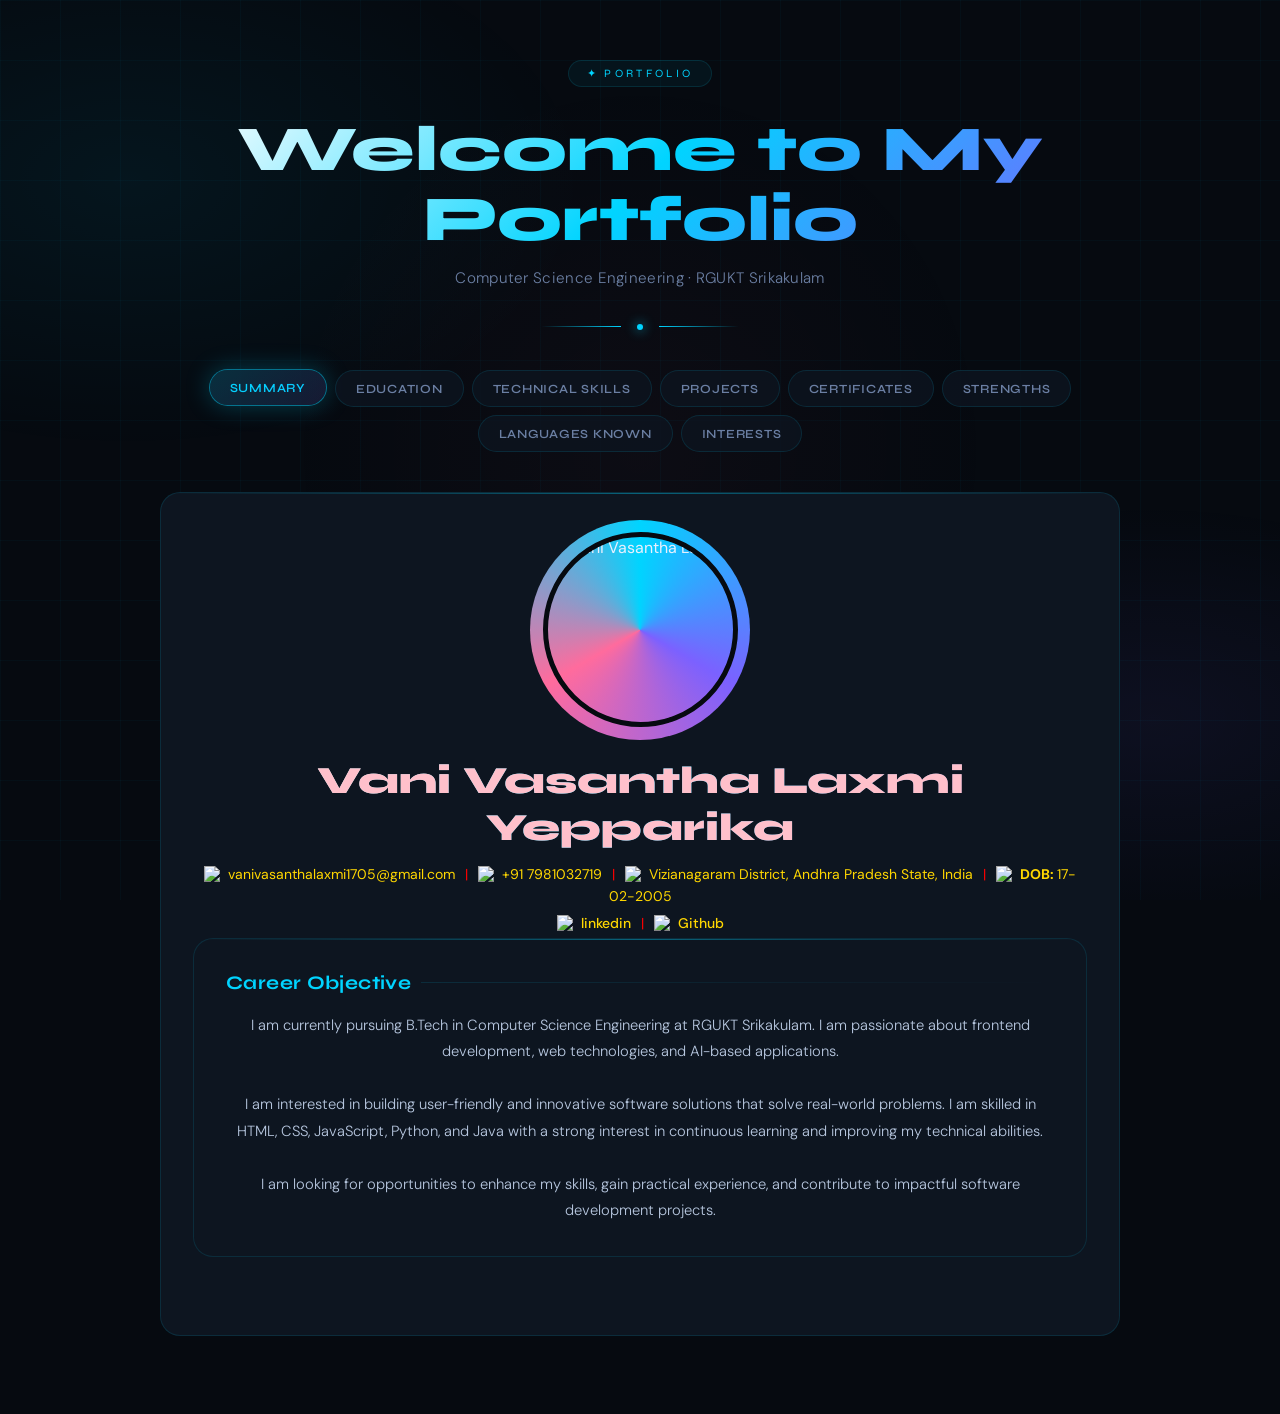
==== index.html @ 4e4d690c "Add files via upload" ====
<!DOCTYPE html>
<html lang="en">
<head>
<meta charset="UTF-8" />
<meta name="viewport" content="width=device-width, initial-scale=1.0" />
<title>Vani Vasantha Laxmi – Portfolio</title>
<link href="https://fonts.googleapis.com/css2?family=Syne:wght@400;600;700;800&family=DM+Sans:ital,wght@0,300;0,400;0,500;1,300&display=swap" rel="stylesheet">
<style>
  :root {
    --bg: #060a10;
    --surface: #0d1520;
    --surface2: #111d2e;
    --accent: #00d4ff;
    --accent2: #7b61ff;
    --accent3: #ff6b9d;
    --text: #e8f0fe;
    --muted: #6b7fa3;
    --border: rgba(0,212,255,0.12);
    --glow: 0 0 40px rgba(0,212,255,0.15);
  }

  * { margin: 0; padding: 0; box-sizing: border-box; }

  body {
    font-family: 'DM Sans', sans-serif;
    background: var(--bg);
    color: var(--text);
    min-height: 100vh;
    overflow-x: hidden;
  }

  body::before {
    content: '';
    position: fixed;
    inset: 0;
    background:
      radial-gradient(ellipse 60% 50% at 10% 20%, rgba(0,212,255,0.06) 0%, transparent 60%),
      radial-gradient(ellipse 50% 40% at 90% 80%, rgba(123,97,255,0.07) 0%, transparent 60%),
      radial-gradient(ellipse 40% 60% at 50% 50%, rgba(255,107,157,0.03) 0%, transparent 70%);
    pointer-events: none;
    z-index: 0;
  }

  body::after {
    content: '';
    position: fixed;
    inset: 0;
    background-image:
      linear-gradient(rgba(0,212,255,0.03) 1px, transparent 1px),
      linear-gradient(90deg, rgba(0,212,255,0.03) 1px, transparent 1px);
    background-size: 60px 60px;
    pointer-events: none;
    z-index: 0;
  }

  .wrapper {
    position: relative;
    z-index: 1;
    max-width: 1000px;
    margin: 0 auto;
    padding: 0 20px 60px;
  }

  /* ── HEADER ── */
  header {
    text-align: center;
    padding: 60px 20px 40px;
    position: relative;
  }

  .header-label {
    display: inline-block;
    font-family: 'Syne', sans-serif;
    font-size: 0.7rem;
    letter-spacing: 0.3em;
    color: var(--accent);
    text-transform: uppercase;
    border: 1px solid var(--border);
    padding: 6px 18px;
    border-radius: 50px;
    margin-bottom: 28px;
    background: rgba(0,212,255,0.05);
    animation: fadeDown 0.8s ease both;
  }

  header h1 {
    font-family: 'Syne', sans-serif;
    font-size: clamp(2.2rem, 6vw, 4rem);
    font-weight: 800;
    line-height: 1.1;
    animation: fadeDown 0.9s ease 0.1s both;
    background: linear-gradient(135deg, #ffffff 0%, var(--accent) 50%, var(--accent2) 100%);
    -webkit-background-clip: text;
    -webkit-text-fill-color: transparent;
    background-clip: text;
  }

  header p {
    color: var(--muted);
    font-size: 0.95rem;
    margin-top: 12px;
    animation: fadeDown 1s ease 0.2s both;
    font-weight: 300;
    letter-spacing: 0.02em;
  }

  .header-line {
    display: flex;
    align-items: center;
    justify-content: center;
    gap: 16px;
    margin-top: 36px;
    animation: fadeDown 1.1s ease 0.3s both;
  }

  .header-line::before,
  .header-line::after {
    content: '';
    height: 1px;
    width: 80px;
    background: linear-gradient(90deg, transparent, var(--accent));
  }
  .header-line::after { background: linear-gradient(90deg, var(--accent), transparent); }

  .header-dot {
    width: 6px; height: 6px;
    border-radius: 50%;
    background: var(--accent);
    box-shadow: 0 0 12px var(--accent);
  }

  /* ── NAV ── */
  nav {
    display: flex;
    flex-wrap: wrap;
    justify-content: center;
    gap: 8px;
    padding: 0 10px 40px;
    animation: fadeUp 1s ease 0.4s both;
  }

  nav button {
    font-family: 'Syne', sans-serif;
    font-size: 0.78rem;
    font-weight: 600;
    letter-spacing: 0.06em;
    text-transform: uppercase;
    padding: 10px 20px;
    border: 1px solid var(--border);
    background: rgba(13,21,32,0.8);
    color: var(--muted);
    border-radius: 50px;
    cursor: pointer;
    transition: all 0.3s ease;
    backdrop-filter: blur(10px);
    position: relative;
    overflow: hidden;
  }

  nav button::before {
    content: '';
    position: absolute;
    inset: 0;
    background: linear-gradient(135deg, rgba(0,212,255,0.15), rgba(123,97,255,0.1));
    opacity: 0;
    transition: opacity 0.3s ease;
    border-radius: 50px;
  }

  nav button:hover::before,
  nav button.active::before { opacity: 1; }

  nav button:hover,
  nav button.active {
    border-color: rgba(0,212,255,0.5);
    color: #fff;
    box-shadow: 0 0 20px rgba(0,212,255,0.2);
    transform: translateY(-1px);
  }

  nav button.active {
    color: var(--accent);
    box-shadow: 0 0 24px rgba(0,212,255,0.25);
  }

  /* ── SECTIONS ── */
  section {
    display: none;
    animation: sectionIn 0.5s ease both;
  }
  section.active { display: block; }

  @keyframes sectionIn {
    from { opacity: 0; transform: translateY(16px); }
    to   { opacity: 1; transform: translateY(0); }
  }

  /* ── CARD ── */
  .card {
    background: var(--surface);
    border: 1px solid var(--border);
    border-radius: 20px;
    padding: 32px;
    margin-bottom: 18px;
    position: relative;
    overflow: hidden;
    transition: border-color 0.3s ease, box-shadow 0.3s ease;
  }

  .card::before {
    content: '';
    position: absolute;
    top: 0; left: 0; right: 0;
    height: 1px;
    background: linear-gradient(90deg, transparent, rgba(0,212,255,0.4), transparent);
  }

  .card:hover {
    border-color: rgba(0,212,255,0.25);
    box-shadow: var(--glow);
  }

  /* ── PROFILE ── */
  .profile-top {
    display: flex;
    flex-direction: column;
    justify-content: center;
    align-items: center;
    text-align:center;
    gap: 22px;
    margin-bottom: 28px;
  }

  .avatar-ring { 
  position: relative; 
  width:210px;
  height:210px;
  display: flex;
  justify-content: center;
  align-items: center;
  flex-shrink: 0; }

  .avatar-ring::before {
    content: '';
    position: absolute;
    inset: -5px;
    border-radius: 50%;
    background: conic-gradient(from 0deg, var(--accent), var(--accent2), var(--accent3), var(--accent));
    animation: spin 4s linear infinite;
    z-index: 0;
  }

  .avatar-ring img {
    position: relative;
    z-index: 1;
    width: 195px;
    height: 195px;
    border-radius: 50%;
    border: 5px solid var(--bg);
    object-fit: cover;
    display: block;
  }

  @keyframes spin { to { transform: rotate(360deg); } }

  .profile-info h2 {
    font-family: 'Syne', sans-serif;
    font-size: 2.4rem;
    font-weight: 800;
    text-align:center;
    background: linear-gradient(135deg, #ffffff 10%, var(--accent) 50%,var(--accent3) 100% );
    -webkit-background-clip: text;
    -webkit-text-fill-color: pink;
    background-clip: text;
    margin-bottom: 12px;
  }

  .contact-row {
    display: flex;
    flex-wrap: wrap;
    gap: 8px 20px;
    font-size: 0.83rem;
    color: var(--muted);
    margin-bottom: 12px;
  }
  
  /* =========================
   CONTACT
========================= */

.contact{
    text-align:center;
    font-size:10.5pt;
    color: #FFD700;
    margin-bottom:4px;
    line-height:1.6;
}

.contact a{
    color: #FFD700;
    text-decoration:none;
    font-weight:500;
}

.contact-sep{
    color:red;
    margin:0 6px;
}

/* =========================
   ICONS
========================= */

img.icon{
    height:3em;
    width:auto;
    vertical-align:middle;
    margin-right:4px;
    position:relative;
    top:-1px;
}

  .badge-link {
    display: inline-flex;
    align-items: center;
    gap: 6px;
    padding: 6px 16px;
    border: 1px solid var(--border);
    border-radius: 50px;
    color: var(--accent);
    text-decoration: none;
    font-size: 0.8rem;
    font-weight: 500;
    transition: all 0.3s ease;
    background: rgba(0,212,255,0.05);
  }

  .badge-link:hover {
    background: rgba(0,212,255,0.15);
    border-color: var(--accent);
    box-shadow: 0 0 16px rgba(0,212,255,0.2);
    transform: translateY(-1px);
  }

  .section-title {
    font-family: 'Syne', sans-serif;
    font-size: 1.2rem;
    font-weight: 700;
    color: var(--accent);
    letter-spacing: 0.02em;
    margin-bottom: 18px;
    display: flex;
    align-items: center;
    gap: 10px;
  }

  .section-title::after {
    content: '';
    flex: 1;
    height: 1px;
    background: linear-gradient(90deg, var(--border), transparent);
  }

  .objective-text {
    font-size: 0.92rem;
    line-height: 1.8;
    color: #b8c8e0;
    font-weight: 300;
  }

  /* ── EDUCATION ── */
  .edu-item {
    padding: 18px 0;
    border-bottom: 1px solid var(--border);
    position: relative;
    padding-left: 20px;
  }

  .edu-item:last-child { border-bottom: none; }

  .edu-item::before {
    content: '';
    position: absolute;
    left: 0; top: 24px;
    width: 8px; height: 8px;
    border-radius: 50%;
    background: var(--accent);
    box-shadow: 0 0 10px var(--accent);
  }

  .edu-item h3 { font-family: 'Syne', sans-serif; font-size: 1rem; font-weight: 700; color: #fff; margin-bottom: 4px; }
  .edu-institution { font-size: 0.85rem; color: var(--accent2); margin-bottom: 6px; font-weight: 400; }
  .edu-meta { display: flex; gap: 20px; font-size: 0.8rem; color: var(--muted); }

  .cgpa-badge {
    background: rgba(0,212,255,0.1);
    border: 1px solid rgba(0,212,255,0.2);
    color: var(--accent);
    padding: 2px 10px;
    border-radius: 50px;
    font-size: 0.75rem;
    font-weight: 600;
  }

  /* ── SKILLS ── */
  .skill-group { margin-bottom: 20px; }
  .skill-group:last-child { margin-bottom: 0; }
  .skill-label { font-family: 'Syne', sans-serif; font-size: 0.75rem; font-weight: 700; letter-spacing: 0.1em; text-transform: uppercase; color: var(--muted); margin-bottom: 10px; }
  .skill-tags { display: flex; flex-wrap: wrap; gap: 8px; }

  .tag {
    padding: 6px 14px;
    border-radius: 8px;
    font-size: 0.82rem;
    font-weight: 500;
    border: 1px solid;
    transition: all 0.3s ease;
    cursor: default;
  }
  .tag:hover { transform: translateY(-2px); }
  .tag-cyan { background: rgba(0,212,255,0.08); border-color: rgba(0,212,255,0.25); color: #7ee8ff; }
  .tag-purple { background: rgba(123,97,255,0.08); border-color: rgba(123,97,255,0.25); color: #b39dff; }
  .tag-pink { background: rgba(255,107,157,0.08); border-color: rgba(255,107,157,0.25); color: #ffaac8; }
  .tag-green { background: rgba(52,211,153,0.08); border-color: rgba(52,211,153,0.25); color: #6ee7b7; }
  .tag-orange { background: rgba(251,146,60,0.08); border-color: rgba(251,146,60,0.25); color: #fdba74; }

  /* ── PROJECTS GRID ── */
  .projects-grid {
    display: grid;
    grid-template-columns: repeat(auto-fill, minmax(280px, 1fr));
    gap: 16px;
  }

  .project-card {
    background: var(--surface2);
    border: 1px solid var(--border);
    border-radius: 16px;
    padding: 22px;
    transition: all 0.3s ease;
    position: relative;
    overflow: hidden;
    display: flex;
    flex-direction: column;
  }

  .project-card::after {
    content: '';
    position: absolute;
    top: 0; left: 0;
    width: 3px; height: 100%;
    background: linear-gradient(180deg, var(--accent), var(--accent2));
    border-radius: 3px 0 0 3px;
  }

  .project-card:hover {
    border-color: rgba(0,212,255,0.3);
    transform: translateY(-4px);
    box-shadow: 0 12px 40px rgba(0,212,255,0.12);
  }

  .project-emoji {
    font-size: 2rem;
    margin-bottom: 12px;
    display: block;
  }

  .project-num {
    font-family: 'Syne', sans-serif;
    font-size: 0.62rem;
    font-weight: 700;
    letter-spacing: 0.2em;
    color: var(--accent);
    text-transform: uppercase;
    margin-bottom: 6px;
  }

  .project-title {
    font-family: 'Syne', sans-serif;
    font-size: 1rem;
    font-weight: 700;
    color: #fff;
    margin-bottom: 10px;
    line-height: 1.3;
  }

  .project-desc {
    font-size: 0.84rem;
    line-height: 1.7;
    color: #8fa3c0;
    font-weight: 300;
    flex: 1;
  }

  .project-tags {
    display: flex;
    flex-wrap: wrap;
    gap: 6px;
    margin-top: 14px;
  }

  .ptag {
    font-size: 0.7rem;
    padding: 3px 9px;
    border-radius: 20px;
    background: rgba(0,212,255,0.07);
    border: 1px solid rgba(0,212,255,0.15);
    color: var(--accent);
    font-weight: 500;
  }

  /* ── PROJECT LINK BUTTONS ── */
  .project-links {
    display: flex;
    gap: 8px;
    margin-top: 12px;
    flex-wrap: wrap;
  }

  .proj-btn {
    display: inline-flex;
    align-items: center;
    gap: 5px;
    font-size: 0.72rem;
    font-weight: 600;
    font-family: 'Syne', sans-serif;
    padding: 5px 13px;
    border-radius: 20px;
    text-decoration: none;
    transition: all 0.25s ease;
    letter-spacing: 0.03em;
  }

  .proj-btn-github {
    background: rgba(255,255,255,0.05);
    border: 1px solid rgba(255,255,255,0.15);
    color: #c8d8f0;
  }

  .proj-btn-github:hover {
    background: rgba(255,255,255,0.12);
    border-color: rgba(255,255,255,0.35);
    color: #fff;
    transform: translateY(-1px);
  }

  .proj-btn-demo {
    background: rgba(0,212,255,0.08);
    border: 1px solid rgba(0,212,255,0.25);
    color: var(--accent);
  }

  .proj-btn-demo:hover {
    background: rgba(0,212,255,0.18);
    border-color: rgba(0,212,255,0.5);
    box-shadow: 0 0 14px rgba(0,212,255,0.2);
    transform: translateY(-1px);
  }

  /* ── CERTIFICATES ── */
  .certs-grid {
    display: grid;
    grid-template-columns: repeat(auto-fill, minmax(260px, 1fr));
    gap: 16px;
  }

  .cert-card {
    background: var(--surface2);
    border: 1px solid var(--border);
    border-radius: 16px;
    overflow: hidden;
    transition: all 0.3s ease;
    cursor: pointer;
    position: relative;
  }

  .cert-card:hover {
    border-color: rgba(0,212,255,0.4);
    transform: translateY(-4px);
    box-shadow: 0 12px 40px rgba(0,212,255,0.15);
  }

  .cert-img-wrap {
    position: relative;
    width: 100%;
    height: 160px;
    overflow: hidden;
    background: linear-gradient(135deg, #0d1520, #111d2e);
  }

  .cert-img-wrap img {
    width: 100%;
    height: 100%;
    object-fit: cover;
    transition: transform 0.4s ease;
    display: block;
  }

  .cert-card:hover .cert-img-wrap img { transform: scale(1.06); }

  .cert-overlay {
    position: absolute;
    inset: 0;
    background: rgba(0,212,255,0.08);
    display: flex;
    align-items: center;
    justify-content: center;
    opacity: 0;
    transition: opacity 0.3s;
  }

  .cert-card:hover .cert-overlay { opacity: 1; }

  .cert-overlay span {
    background: var(--accent);
    color: #000;
    font-family: 'Syne', sans-serif;
    font-size: 0.75rem;
    font-weight: 700;
    padding: 8px 18px;
    border-radius: 50px;
    letter-spacing: 0.05em;
  }

  .cert-body {
    padding: 16px;
  }

  .cert-body h4 {
    font-family: 'Syne', sans-serif;
    font-size: 0.9rem;
    font-weight: 700;
    color: #fff;
    margin-bottom: 4px;
    line-height: 1.3;
  }

  .cert-provider {
    font-size: 0.76rem;
    color: var(--accent);
    margin-bottom: 10px;
    font-weight: 500;
  }

  .cert-view-btn {
    display: inline-flex;
    align-items: center;
    gap: 5px;
    font-size: 0.75rem;
    color: var(--accent2);
    text-decoration: none;
    font-weight: 500;
    transition: color 0.2s;
    border: 1px solid rgba(123,97,255,0.3);
    padding: 4px 12px;
    border-radius: 20px;
    background: rgba(123,97,255,0.07);
  }

  .cert-view-btn:hover { color: #fff; border-color: var(--accent2); background: rgba(123,97,255,0.18); }

  /* Cert placeholder (Google Drive thumbnail) */
  .cert-placeholder {
    width: 100%;
    height: 160px;
    display: flex;
    flex-direction: column;
    align-items: center;
    justify-content: center;
    background: linear-gradient(135deg, #0d1520, #1a2540);
    gap: 8px;
  }

  .cert-placeholder .cert-icon-big { font-size: 2.5rem; }
  .cert-placeholder .cert-label { font-size: 0.72rem; color: var(--muted); font-weight: 500; }

  /* ── LIGHTBOX ── */
  .lightbox {
    position: fixed;
    inset: 0;
    background: rgba(0,0,0,0.92);
    backdrop-filter: blur(10px);
    z-index: 1000;
    display: flex;
    align-items: center;
    justify-content: center;
    opacity: 0;
    pointer-events: none;
    transition: opacity 0.3s ease;
    padding: 20px;
  }

  .lightbox.open {
    opacity: 1;
    pointer-events: all;
  }

  .lightbox-content {
    position: relative;
    max-width: 90vw;
    max-height: 90vh;
    transform: scale(0.92);
    transition: transform 0.3s ease;
  }

  .lightbox.open .lightbox-content { transform: scale(1); }

  .lightbox-content iframe {
    width: min(800px, 85vw);
    height: min(600px, 80vh);
    border: none;
    border-radius: 12px;
    background: #fff;
  }

  .lightbox-close {
    position: absolute;
    top: -44px;
    right: 0;
    background: rgba(255,255,255,0.1);
    border: 1px solid rgba(255,255,255,0.2);
    color: #fff;
    width: 36px;
    height: 36px;
    border-radius: 50%;
    cursor: pointer;
    font-size: 1.1rem;
    display: flex;
    align-items: center;
    justify-content: center;
    transition: all 0.2s;
  }

  .lightbox-close:hover { background: rgba(255,255,255,0.2); }

  .lightbox-title {
    position: absolute;
    top: -44px;
    left: 0;
    color: rgba(255,255,255,0.8);
    font-family: 'Syne', sans-serif;
    font-size: 0.9rem;
    font-weight: 600;
    max-width: calc(100% - 50px);
    white-space: nowrap;
    overflow: hidden;
    text-overflow: ellipsis;
  }

  /* ── STRENGTHS ── */
  .strengths-grid {
    display: grid;
    grid-template-columns: repeat(auto-fit, minmax(180px, 1fr));
    gap: 14px;
  }

  .strength-card {
    background: var(--surface2);
    border: 1px solid var(--border);
    border-radius: 14px;
    padding: 20px;
    text-align: center;
    transition: all 0.3s ease;
  }

  .strength-card:hover {
    border-color: rgba(0,212,255,0.3);
    box-shadow: 0 0 20px rgba(0,212,255,0.1);
    transform: translateY(-3px);
  }

  .strength-icon { font-size: 1.8rem; margin-bottom: 8px; }
  .strength-name { font-family: 'Syne', sans-serif; font-size: 0.88rem; font-weight: 700; color: #d0e0f0; }

  /* ── LANGUAGES ── */
  .lang-item {
    display: flex;
    align-items: center;
    justify-content: space-between;
    padding: 16px 0;
    border-bottom: 1px solid var(--border);
  }
  .lang-item:last-child { border-bottom: none; }
  .lang-name { font-family: 'Syne', sans-serif; font-size: 1rem; font-weight: 700; color: #fff; }
  .lang-level { display: flex; align-items: center; gap: 10px; }
  .lang-dots { display: flex; gap: 5px; }
  .dot { width: 10px; height: 10px; border-radius: 50%; transition: all 0.3s ease; }
  .dot.filled { background: var(--accent); box-shadow: 0 0 8px var(--accent); }
  .dot.empty { background: rgba(0,212,255,0.15); }
  .lang-tag { font-size: 0.75rem; color: var(--accent2); background: rgba(123,97,255,0.1); border: 1px solid rgba(123,97,255,0.2); padding: 3px 10px; border-radius: 50px; font-weight: 500; }

  /* ── INTERESTS ── */
  .interests-grid {
    display: grid;
    grid-template-columns: repeat(auto-fit, minmax(200px, 1fr));
    gap: 14px;
  }

  .interest-card {
    background: var(--surface2);
    border: 1px solid var(--border);
    border-radius: 14px;
    padding: 20px 18px;
    transition: all 0.3s ease;
    position: relative;
    overflow: hidden;
  }

  .interest-card::before {
    content: '';
    position: absolute;
    inset: 0;
    background: linear-gradient(135deg, rgba(0,212,255,0.05), transparent);
    opacity: 0;
    transition: opacity 0.3s;
  }

  .interest-card:hover::before { opacity: 1; }
  .interest-card:hover {
    border-color: rgba(0,212,255,0.3);
    transform: translateY(-3px);
    box-shadow: 0 8px 30px rgba(0,212,255,0.1);
  }

  .interest-icon { font-size: 1.6rem; margin-bottom: 10px; }
  .interest-name { font-family: 'Syne', sans-serif; font-size: 0.9rem; font-weight: 700; color: #d0e0f0; line-height: 1.3; }

  /* ── ANIMATIONS ── */
  @keyframes fadeDown {
    from { opacity: 0; transform: translateY(-20px); }
    to   { opacity: 1; transform: translateY(0); }
  }

  @keyframes fadeUp {
    from { opacity: 0; transform: translateY(20px); }
    to   { opacity: 1; transform: translateY(0); }
  }

  /* ── RESPONSIVE ── */
  @media (max-width: 600px) {
    .profile-top { flex-direction: column; text-align: center; }
    .links-row { justify-content: center; }
    .contact-row { justify-content: center; }
    .card { padding: 22px 18px; }
  }
</style>
</head>
<body>

<div class="wrapper">
  <header>
    <div class="header-label">✦ Portfolio</div>
    <h1>Welcome to My Portfolio</h1>
    <p>Computer Science Engineering · RGUKT Srikakulam</p>
    <div class="header-line"><div class="header-dot"></div></div>
  </header>

  <nav>
    <button class="active" onclick="showSection('summary', this)">Summary</button>
    <button onclick="showSection('education', this)">Education</button>
    <button onclick="showSection('skills', this)">Technical Skills</button>
    <button onclick="showSection('projects', this)">Projects</button>
    <button onclick="showSection('certifications', this)">Certificates</button>
    <button onclick="showSection('strengths', this)">Strengths</button>
    <button onclick="showSection('languages', this)">Languages Known</button>
    <button onclick="showSection('interests', this)">Interests</button>
  </nav>

  <!-- ── SUMMARY ── -->
  <section id="summary" class="active">
    <div class="card">
      <div class="profile-top">
        <div class="avatar-ring">
          <img src="https://github.com/vani-1705/portfolio/blob/main/My%20images.jpg" alt="Vani Vasantha Laxmi" />
        </div>
        <div class="profile-info">
          <h2>Vani Vasantha Laxmi Yepparika</h2>
          <div class="contact">

        <img src="https://github.com/vani-1705/portfolio/blob/main/C-Email.png" class="icon">
        vanivasanthalaxmi1705@gmail.com

        <span class="contact-sep">|</span>

        <img src="https://github.com/vani-1705/portfolio/blob/main/C-phone.png" class="icon">
        +91 7981032719

        <span class="contact-sep">|</span>

        <img src="https://github.com/vani-1705/portfolio/blob/main/C-location.png" class="icon">
        Vizianagaram District, Andhra Pradesh State, India
        
        <span class="contact-sep">|</span>

        <img src="https://github.com/vani-1705/portfolio/blob/main/C-dob.png" class="icon">
        <b> DOB: </b> 17-02-2005

    </div>

    <div class="contact">

        <img src="https://github.com/vani-1705/portfolio/blob/main/C-linkedin.png" class="icon">

        <a href="https://linkedin.com/in/vani-vasantha-laxmi-yepparika-16023b286">
            linkedin
        </a>

        <span class="contact-sep">|</span>

        <img src="https://github.com/vani-1705/portfolio/blob/main/C-github.png" class="icon">

        <a href="https://github.com/vani-1705">
            Github
        </a>
    </div>

    <div class="card">
      <div class="section-title">Career Objective</div>
      <p class="objective-text">
        I am currently pursuing B.Tech in Computer Science Engineering at RGUKT Srikakulam.
        I am passionate about frontend development, web technologies, and AI-based applications.<br><br>
        I am interested in building user-friendly and innovative software solutions that solve real-world problems.
        I am skilled in HTML, CSS, JavaScript, Python, and Java with a strong interest in continuous learning and improving my technical abilities.<br><br>
        I am looking for opportunities to enhance my skills, gain practical experience, and contribute to impactful software development projects.
      </p>
    </div>
  </section>

  <!-- ── EDUCATION ── -->
  <section id="education">
    <div class="card">
      <div class="section-title">Education</div>

      <div class="edu-item">
        <h3>B.Tech – Computer Science Engineering</h3>
        <div class="edu-institution">Rajiv Gandhi University of Knowledge Technologies, Srikakulam</div>
        <div class="edu-meta">
          <span class="cgpa-badge">CGPA 7.99 (upto 5th sem)</span>
          <span>2023 – 2027</span>
        </div>
      </div>

      <div class="edu-item">
        <h3>PUC – MPC with IT</h3>
        <div class="edu-institution">Rajiv Gandhi University of Knowledge Technologies, Srikakulam</div>
        <div class="edu-meta">
          <span class="cgpa-badge">CGPA 7.88</span>
          <span>2021 – 2023</span>
        </div>
      </div>

      <div class="edu-item">
        <h3>SSC</h3>
        <div class="edu-institution">Sri Krishna Vidyaa Peet E.M High School, GPM</div>
        <div class="edu-meta">
          <span class="cgpa-badge">CGPA 9.7</span>
          <span>2020 – 2021</span>
        </div>
      </div>
    </div>
  </section>

  <!-- ── SKILLS ── -->
  <section id="skills">
    <div class="card">
      <div class="section-title">Technical Skills</div>

      <div class="skill-group">
        <div class="skill-label">Frontend</div>
        <div class="skill-tags">
          <span class="tag tag-cyan">HTML</span>
          <span class="tag tag-cyan">CSS</span>
          <span class="tag tag-cyan">JavaScript (Basics)</span>
        </div>
      </div>

      <div class="skill-group">
        <div class="skill-label">Programming Languages</div>
        <div class="skill-tags">
          <span class="tag tag-purple">Python</span>
          <span class="tag tag-purple">Java</span>
        </div>
      </div>

      <div class="skill-group">
        <div class="skill-label">Database</div>
        <div class="skill-tags">
          <span class="tag tag-green">MySQL (Basics)</span>
        </div>
      </div>

      <div class="skill-group">
        <div class="skill-label">Concepts</div>
        <div class="skill-tags">
          <span class="tag tag-pink">Frontend Development</span>
          <span class="tag tag-pink">Software Development</span>
          <span class="tag tag-pink">AI/ML Basics</span>
          <span class="tag tag-pink">Game Development</span>
        </div>
      </div>

      <div class="skill-group">
        <div class="skill-label">Tools</div>
        <div class="skill-tags">
          <span class="tag tag-orange">VS Code</span>
          <span class="tag tag-orange">Git (Basics)</span>
          <span class="tag tag-orange">Flutter</span>
          <span class="tag tag-orange">Tkinter</span>
        </div>
      </div>

      <div class="skill-group">
        <div class="skill-label">Soft Skills</div>
        <div class="skill-tags">
          <span class="tag tag-green">Communication</span>
          <span class="tag tag-green">Collaboration</span>
          <span class="tag tag-green">Problem-solving</span>
        </div>
      </div>
    </div>
  </section>

  <!-- ── PROJECTS ── -->
  <section id="projects">
    <div class="card">
      <div class="section-title">Projects</div>
      <div class="projects-grid">

        <div class="project-card">
          <span class="project-emoji">🌾</span>
          <div class="project-num">Project 01</div>
          <div class="project-title">Agriculture Price Forecasting of Crops</div>
          <p class="project-desc">ML-based system to forecast short-term crop prices using real AGMARK data with MSP-based analysis, market-specific insights, and a Flutter frontend for real-time forecasting. Random Forest model achieved R² of 0.949.</p>
          <div class="project-tags">
            <span class="ptag">Python</span>
            <span class="ptag">ML</span>
            <span class="ptag">Flutter</span>
            <span class="ptag">Random Forest</span>
          </div>
          <div class="project-links">
            <a href="https://github.com/Likhitha-Veeranki/Agriculture-Price-Forecasting-of-Crops" target="_blank" class="proj-btn proj-btn-github"> <b> 🔗Open in GitHub 🐱 </b> </a>
          </div>
        </div>

        <div class="project-card">
          <span class="project-emoji">🪪</span>
          <div class="project-num">Project 02</div>
          <div class="project-title">Company ID Card Generator</div>
          <p class="project-desc">Web app to generate professional company ID cards with live front & back preview, auto company logo fetch, QR code generation, multiple themes, and PNG/PDF export using html2canvas & jsPDF.</p>
          <div class="project-tags">
            <span class="ptag">HTML</span>
            <span class="ptag">CSS</span>
            <span class="ptag">JavaScript</span>
            <span class="ptag">QRCode.js</span>
          </div>
          <div class="project-links">
            <a href="https://github.com/vani-1705/Company-ID-CARD-Generator" target="_blank" class="proj-btn proj-btn-github"> <b> 🔗Open in GitHub 🐱 </b> </a>
            <a href="https://vercel.com/vani-projects/company-id-card-generator" target="_blank" class="proj-btn proj-btn-demo"> 🚀 Live Demo</a>
          </div>
        </div>

        <div class="project-card">
          <span class="project-emoji">🎤</span>
          <div class="project-num">Project 03</div>
          <div class="project-title">SmartSpeakTranslator (SST)</div>
          <p class="project-desc">AI-powered multilingual voice recognition & translation web app with real-time speech-to-text, Google Translate API, AI voice output, translation history, dark/light mode, and 16+ language support.</p>
          <div class="project-tags">
            <span class="ptag">JavaScript</span>
            <span class="ptag">Web Speech API</span>
            <span class="ptag">Google Translate</span>
          </div>
          <div class="project-links">
            <a href="https://github.com/vani-1705/Voice_Recognition-Translation" target="_blank" class="proj-btn proj-btn-github"> <b> 🔗Open in GitHub 🐱 </b> </a>
            <a href="https://voice-recognition-translation.vercel.app/" target="_blank" class="proj-btn proj-btn-demo"> 🚀 Live Demo</a>
          </div>
        </div>

        <div class="project-card">
          <span class="project-emoji">🐍</span>
          <div class="project-num">Project 04</div>
          <div class="project-title">Snake Game Pro</div>
          <p class="project-desc">Modern snake game with multiple food types, lives system, pause/resume, wall-pass feature, speed & volume settings, mobile touch controls, and background music using HTML, CSS & JavaScript.</p>
          <div class="project-tags">
            <span class="ptag">HTML</span>
            <span class="ptag">CSS</span>
            <span class="ptag">JavaScript</span>
            <span class="ptag">Audio API</span>
          </div>
          <div class="project-links">
            <a href="https://github.com/vani-1705/SnakeGame" target="_blank" class="proj-btn proj-btn-github"> <b> 🔗Open in GitHub 🐱 </b> </a>
            <a href="https://snake-game-topaz-chi.vercel.app/" target="_blank" class="proj-btn proj-btn-demo"> 🚀 Live Demo</a>
          </div>
        </div>

        <div class="project-card">
          <span class="project-emoji">📄</span>
          <div class="project-num">Project 05</div>
          <div class="project-title">Resume Creator</div>
          <p class="project-desc">Browser-based resume builder with live preview, multiple templates, font & color customization, dynamic add/remove sections, profile photo upload, and PDF download using jsPDF.</p>
          <div class="project-tags">
            <span class="ptag">HTML</span>
            <span class="ptag">CSS</span>
            <span class="ptag">JavaScript</span>
            <span class="ptag">jsPDF</span>
          </div>
          <div class="project-links">
            <a href="https://github.com/vani-1705/ResumeCreator" target="_blank" class="proj-btn proj-btn-github"> <b> 🔗Open in GitHub 🐱 </b> </a>
            <a href="https://resume-creator-ecru.vercel.app/" target="_blank" class="proj-btn proj-btn-demo"> 🚀 Live Demo</a>
          </div>
        </div>

        <div class="project-card">
          <span class="project-emoji">💀</span>
          <div class="project-num">Project 06</div>
          <div class="project-title">SYS BREACH – Hacking Simulation</div>
          <p class="project-desc">Cinematic fake hacking simulation with Matrix rain background, animated terminal logs, popup social media windows, red alert effects, cyberpunk HUD interface, and real-time counters. Visual only — no real hacking.</p>
          <div class="project-tags">
            <span class="ptag">HTML</span>
            <span class="ptag">Canvas API</span>
            <span class="ptag">CSS Animations</span>
          </div>
          <div class="project-links">
            <a href="https://github.com/vani-1705/Fake-Hackingscreen" target="_blank" class="proj-btn proj-btn-github"> <b> 🔗Open in GitHub 🐱 </b></a>
            <a href="https://fake-hackingscreen.vercel.app/" target="_blank" class="proj-btn proj-btn-demo"> 🚀 Live Demo</a>
          </div>
        </div>

        <div class="project-card">
          <span class="project-emoji">🖥️</span>
          <div class="project-num">Project 07</div>
          <div class="project-title">Terminal Calculator – Hacker Edition</div>
          <p class="project-desc">Hacker-style terminal calculator with CRT effects, advanced math functions (trig, log, sqrt), keyboard shortcuts, command history navigation, and animated boot sequence.</p>
          <div class="project-tags">
            <span class="ptag">HTML</span>
            <span class="ptag">CSS</span>
            <span class="ptag">JavaScript</span>
          </div>
          <div class="project-links">
            <a href="https://github.com/vani-1705/Terminal-basedCalculator" target="_blank" class="proj-btn proj-btn-github"> <b> 🔗Open in GitHub 🐱 </b></a>
            <a href="https://terminal-based-calculator.vercel.app/" target="_blank" class="proj-btn proj-btn-demo"> 🚀 Live Demo</a>
          </div>
        </div>

        <div class="project-card">
          <span class="project-emoji">👥</span>
          <div class="project-num">Project 08</div>
          <div class="project-title">HR Dashboard – Employee Management</div>
          <p class="project-desc">Full-featured HR management dashboard with CRUD operations, live search, department/status filters, sorting, pagination, stats cards, CSV export, modal forms, and toast notifications.</p>
          <div class="project-tags">
            <span class="ptag">HTML</span>
            <span class="ptag">CSS</span>
            <span class="ptag">JavaScript</span>
          </div>
          <div class="project-links">
            <a href="https://github.com/vani-1705/Emp-details" target="_blank" class="proj-btn proj-btn-github"> <b> 🔗Open in GitHub 🐱 </b></a>
            <a href="https://emp-details-sepia.vercel.app/" target="_blank" class="proj-btn proj-btn-demo"> 🚀 Live Demo</a>
          </div>
        </div>

        <div class="project-card">
          <span class="project-emoji">🧱</span>
          <div class="project-num">Project 09</div>
          <div class="project-title">Brick Breaker – Ultimate Edition</div>
          <p class="project-desc">Advanced arcade Brick Breaker game in Python Tkinter with multiple levels, power-ups (wide paddle, multi-ball), score tracking, neon UI, increasing difficulty, and smooth animations.</p>
          <div class="project-tags">
            <span class="ptag">Python</span>
            <span class="ptag">Tkinter</span>
            <span class="ptag">Game Dev</span>
          </div>
          <div class="project-links">
            <a href="https://github.com/vani-1705/BrickBreakerGame" target="_blank" class="proj-btn proj-btn-github"> <b> 🔗Open in GitHub 🐱 </b></a>
          </div>
        </div>

        <div class="project-card">
          <span class="project-emoji">❌⭕</span>
          <div class="project-num">Project 10</div>
          <div class="project-title">Tic Tac Toe – Ultimate Edition</div>
          <p class="project-desc">Modern Tic Tac Toe with AI opponent (smart blocking & winning logic), two-player mode, dark/light themes, live score tracking, hover animations, and winner highlight effects in Python Tkinter.</p>
          <div class="project-tags">
            <span class="ptag">Python</span>
            <span class="ptag">Tkinter</span>
            <span class="ptag">AI Logic</span>
          </div>
          <div class="project-links">
            <a href="https://github.com/vani-1705/TicTacToe" target="_blank" class="proj-btn proj-btn-github"> <b> 🔗Open in GitHub 🐱 </b></a>
          </div>
        </div>

        <div class="project-card">
          <span class="project-emoji">🚗</span>
          <div class="project-num">Project 11</div>
          <div class="project-title">Car Racing Game – Ultimate Edition</div>
          <p class="project-desc">Endless arcade car racing game in Python Tkinter with 3 difficulty levels, power-ups (shield, slow motion, bonus score), day/night themes, high score saving, and ~60 FPS smooth gameplay.</p>
          <div class="project-tags">
            <span class="ptag">Python</span>
            <span class="ptag">Tkinter</span>
            <span class="ptag">JSON</span>
          </div>
          <div class="project-links">
            <a href="https://github.com/vani-1705/CarRacingGame" target="_blank" class="proj-btn proj-btn-github"> <b> 🔗Open in GitHub 🐱 </b> </a>
          </div>
        </div>

      </div>
    </div>
  </section>

  <!-- ── CERTIFICATIONS ── -->
  <section id="certifications">
    <div class="card">
      <div class="section-title">Certifications</div>
      <div class="certs-grid">

        <div class="cert-card" onclick="openLightbox('https://drive.google.com/file/d/1SalDduaYlJs6NXx1YMsUNo_LOq1zuo8G/view?usp=drivesdk', 'Build Your First HTML Web Page – Microsoft')">
          <div class="cert-img-wrap">
            <div class="cert-placeholder">
              <span class="cert-icon-big">🌐 </span>
              <span class="cert-label">Click to view certificate</span>
            </div>
            <div class="cert-overlay"><span>👁 View Full</span></div>
          </div>
          <div class="cert-body">
            <h4> Build Your First HTML Web Page</h4>
            <div class="cert-provider">Microsoft</div>
            <a href="https://drive.google.com/file/d/1SalDduaYlJs6NXx1YMsUNo_LOq1zuo8G/view?usp=drivesdk" target="_blank" class="cert-view-btn" onclick="event.stopPropagation()">🔗 Open in Drive</a>
          </div>
        </div>

        <div class="cert-card" onclick="openLightbox('https://drive.google.com/file/d/1ReyHzYRfW7VjKqkR62q15SPlyHA5520b/view?usp=drivesdk', 'Use CSS to Style Your HTML Page – Microsoft')">
          <div class="cert-img-wrap">
            <div class="cert-placeholder">
              <span class="cert-icon-big">🎨</span>
              <span class="cert-label">Click to view certificate</span>
            </div>
            <div class="cert-overlay"><span>👁 View Full</span></div>
          </div>
          <div class="cert-body">
            <h4>Use CSS to Style Your HTML Page</h4>
            <div class="cert-provider">Microsoft</div>
            <a href="https://drive.google.com/file/d/1ReyHzYRfW7VjKqkR62q15SPlyHA5520b/view?usp=drivesdk" target="_blank" class="cert-view-btn" onclick="event.stopPropagation()">🔗 Open in Drive</a>
          </div>
        </div>

        <div class="cert-card" onclick="openLightbox('https://drive.google.com/file/d/1xna_Dvy5HSTvZYJnPA0j68UE3jidgxrL/view?usp=drivesdk', 'Cloud Computing – NPTEL')">
          <div class="cert-img-wrap">
            <div class="cert-placeholder">
              <span class="cert-icon-big">☁️</span>
              <span class="cert-label">Click to view certificate</span>
            </div>
            <div class="cert-overlay"><span>👁 View Full</span></div>
          </div>
          <div class="cert-body">
            <h4>Cloud Computing</h4>
            <div class="cert-provider">NPTEL</div>
            <a href="https://drive.google.com/file/d/1xna_Dvy5HSTvZYJnPA0j68UE3jidgxrL/view?usp=drivesdk" target="_blank" class="cert-view-btn" onclick="event.stopPropagation()">🔗 Open in Drive</a>
          </div>
        </div>
        
         <div class="cert-card" onclick="openLightbox('https://drive.google.com/file/d/1-YV4p_3J5QBYinswWCulWLtnbTF4d4Ty/view?usp=drivesdk', 'Introduction To Information Retrieval – NPTEL')">
          <div class="cert-img-wrap">
            <div class="cert-placeholder">
              <span class="cert-icon-big">📚 </span>
              <span class="cert-label">Click to view certificate</span>
            </div>
            <div class="cert-overlay"><span>👁 View Full</span></div>
          </div>
          <div class="cert-body">
            <h4>Introduction To Information Retrieval </h4>
            <div class="cert-provider">NPTEL</div>
            <a href="https://drive.google.com/file/d/1-YV4p_3J5QBYinswWCulWLtnbTF4d4Ty/view?usp=drivesdk" target="_blank" class="cert-view-btn" onclick="event.stopPropagation()">🔗 Open in Drive</a>
          </div>
        </div>

        <div class="cert-card" onclick="openLightbox('https://drive.google.com/file/d/1-YV4p_3J5QBYinswWCulWLtnbTF4d4Ty/view?usp=drivesdk', 'Learn The Basics Of Web Accessibility ')">
          <div class="cert-img-wrap">
            <div class="cert-placeholder">
              <span class="cert-icon-big"> 💻 </span>
              <span class="cert-label">Click to view certificate</span>
            </div>
            <div class="cert-overlay"><span>👁 View Full</span></div>
          </div>
          <div class="cert-body">
            <h4> Learn The Basics Of Web Accessibility </h4>
            <div class="cert-provider"> Microsoft </div>
            <a href="https://drive.google.com/file/d/1-YV4p_3J5QBYinswWCulWLtnbTF4d4Ty/view?usp=drivesdk" target="_blank" class="cert-view-btn" onclick="event.stopPropagation()">🔗 Open in Drive</a>
          </div>
        </div>

        <div class="cert-card" onclick="openLightbox('https://drive.google.com/file/d/1LCnlvaDan_DShVGCvO2T4d0fliRAARci/view?usp=drivesdk', 'Certificate 5')">
          <div class="cert-img-wrap">
            <div class="cert-placeholder">
              <span class="cert-icon-big">🎖️</span>
              <span class="cert-label">Click to view certificate</span>
            </div>
            <div class="cert-overlay"><span>👁 View Full</span></div>
          </div>
          <div class="cert-body">
            <h4>Aviskandhara Certificate</h4>
            <div class="cert-provider"> Govt-Enterpuner</div>
            <a href="https://drive.google.com/file/d/1LCnlvaDan_DShVGCvO2T4d0fliRAARci/view?usp=drivesdk" target="_blank" class="cert-view-btn" onclick="event.stopPropagation()">🔗 Open in Drive</a>
          </div>
        </div>

      </div>
    </div>
  </section>

  <!-- ── STRENGTHS ── -->
  <section id="strengths">
    <div class="card">
      <div class="section-title">Strengths</div>
      <div class="strengths-grid">
        <div class="strength-card">
          <div class="strength-icon">🧩</div>
          <div class="strength-name">Problem Solving</div>
        </div>
        <div class="strength-card">
          <div class="strength-icon">🧠</div>
          <div class="strength-name">Quick Learning</div>
        </div>
        <div class="strength-card">
          <div class="strength-icon">👥</div>
          <div class="strength-name">Team Collaboration</div>
        </div>
        <div class="strength-card">
          <div class="strength-icon">🤝</div>
          <div class="strength-name">Adaptability</div>
        </div>
      </div>
    </div>
  </section>

  <!-- ── LANGUAGES ── -->
  <section id="languages">
    <div class="card">
      <div class="section-title">Languages Known</div>

      <div class="lang-item">
        <div class="lang-name">English</div>
        <div class="lang-level">
          <div class="lang-dots">
            <div class="dot filled"></div>
            <div class="dot filled"></div>
            <div class="dot filled"></div>
            <div class="dot filled"></div>
            <div class="dot empty"></div>
          </div>
          <span class="lang-tag">Proficient</span>
        </div>
      </div>

      <div class="lang-item">
        <div class="lang-name">Hindi</div>
        <div class="lang-level">
          <div class="lang-dots">
            <div class="dot filled"></div>
            <div class="dot filled"></div>
            <div class="dot filled"></div>
            <div class="dot filled"></div>
            <div class="dot filled"></div>
          </div>
          <span class="lang-tag">Advanced</span>
        </div>
      </div>

      <div class="lang-item">
        <div class="lang-name">Telugu</div>
        <div class="lang-level">
          <div class="lang-dots">
            <div class="dot filled"></div>
            <div class="dot filled"></div>
            <div class="dot filled"></div>
            <div class="dot filled"></div>
            <div class="dot filled"></div>
          </div>
          <span class="lang-tag">Native</span>
        </div>
      </div>
    </div>
  </section>

  <!-- ── INTERESTS ── -->
  <section id="interests">
    <div class="card">
      <div class="section-title">Interests</div>
      <div class="interests-grid">
        <div class="interest-card">
          <div class="interest-icon">📱</div>
          <div class="interest-name">Responsive Web Design</div>
        </div>
        <div class="interest-card">
          <div class="interest-icon">🖥️</div>
          <div class="interest-name">User Interface Development</div>
        </div>
        <div class="interest-card">
          <div class="interest-icon">💡</div>
          <div class="interest-name">Creative Problem Solving</div>
        </div>
        <div class="interest-card">
          <div class="interest-icon">🌍</div>
          <div class="interest-name">Open-source Learning</div>
        </div>
        <div class="interest-card">
          <div class="interest-icon">🎮</div>
          <div class="interest-name">Game Development</div>
        </div>
        <div class="interest-card">
          <div class="interest-icon">🤖</div>
          <div class="interest-name">AI / ML Applications</div>
        </div>
      </div>
    </div>
  </section>
</div>

<!-- ── LIGHTBOX ── -->
<div class="lightbox" id="lightbox" onclick="closeLightboxOnBg(event)">
  <div class="lightbox-content">
    <div class="lightbox-title" id="lightboxTitle"></div>
    <button class="lightbox-close" onclick="closeLightbox()">✕</button>
    <iframe id="lightboxFrame" src="" allowfullscreen></iframe>
  </div>
</div>

<script>
  function showSection(id, btn) {
    document.querySelectorAll('section').forEach(s => s.classList.remove('active'));
    document.querySelectorAll('nav button').forEach(b => b.classList.remove('active'));
    document.getElementById(id).classList.add('active');
    if (btn) btn.classList.add('active');
  }

  function openLightbox(url, title) {
    document.getElementById('lightboxFrame').src = url;
    document.getElementById('lightboxTitle').textContent = title;
    document.getElementById('lightbox').classList.add('open');
    document.body.style.overflow = 'hidden';
  }

  function closeLightbox() {
    document.getElementById('lightbox').classList.remove('open');
    document.getElementById('lightboxFrame').src = '';
    document.body.style.overflow = '';
  }

  function closeLightboxOnBg(e) {
    if (e.target === document.getElementById('lightbox')) closeLightbox();
  }

  document.addEventListener('keydown', e => {
    if (e.key === 'Escape') closeLightbox();
  });
</script>
</body>
</html>
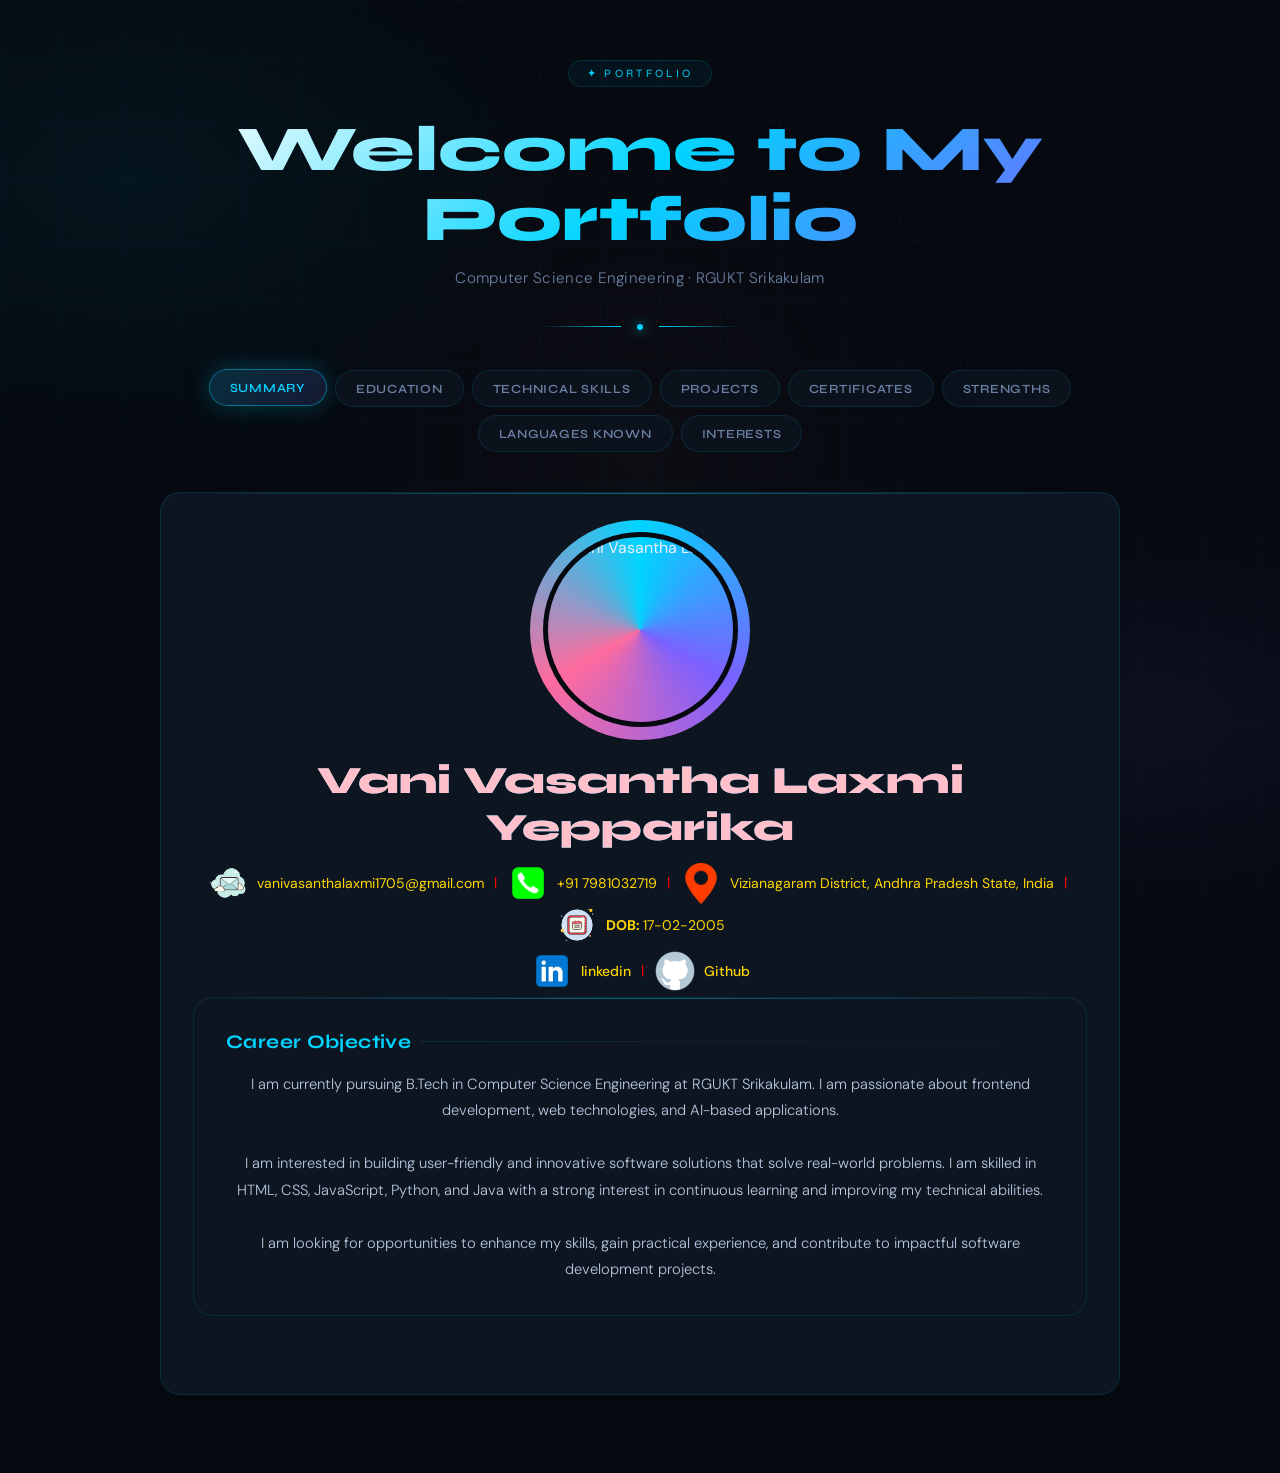
==== commit 4629a477: "Add files via upload" ====
--- a/index.html
+++ b/index.html
@@ -870,35 +870,35 @@
     <div class="card">
       <div class="profile-top">
         <div class="avatar-ring">
-          <img src="https://github.com/vani-1705/portfolio/blob/main/My%20images.jpg" alt="Vani Vasantha Laxmi" />
+          <img src="My images.png" alt="Vani Vasantha Laxmi" />
         </div>
         <div class="profile-info">
           <h2>Vani Vasantha Laxmi Yepparika</h2>
           <div class="contact">
 
-        <img src="https://github.com/vani-1705/portfolio/blob/main/C-Email.png" class="icon">
+        <img src="C-Email.png" class="icon">
         vanivasanthalaxmi1705@gmail.com
 
         <span class="contact-sep">|</span>
 
-        <img src="https://github.com/vani-1705/portfolio/blob/main/C-phone.png" class="icon">
+        <img src="C-phone.png" class="icon">
         +91 7981032719
 
         <span class="contact-sep">|</span>
 
-        <img src="https://github.com/vani-1705/portfolio/blob/main/C-location.png" class="icon">
+        <img src="C-location.png" class="icon">
         Vizianagaram District, Andhra Pradesh State, India
         
         <span class="contact-sep">|</span>
 
-        <img src="https://github.com/vani-1705/portfolio/blob/main/C-dob.png" class="icon">
+        <img src="C-dob.png" class="icon">
         <b> DOB: </b> 17-02-2005
 
     </div>
 
     <div class="contact">
 
-        <img src="https://github.com/vani-1705/portfolio/blob/main/C-linkedin.png" class="icon">
+        <img src="C-linkedin.png" class="icon">
 
         <a href="https://linkedin.com/in/vani-vasantha-laxmi-yepparika-16023b286">
             linkedin
@@ -906,7 +906,7 @@
 
         <span class="contact-sep">|</span>
 
-        <img src="https://github.com/vani-1705/portfolio/blob/main/C-github.png" class="icon">
+        <img src="C-github.png" class="icon">
 
         <a href="https://github.com/vani-1705">
             Github
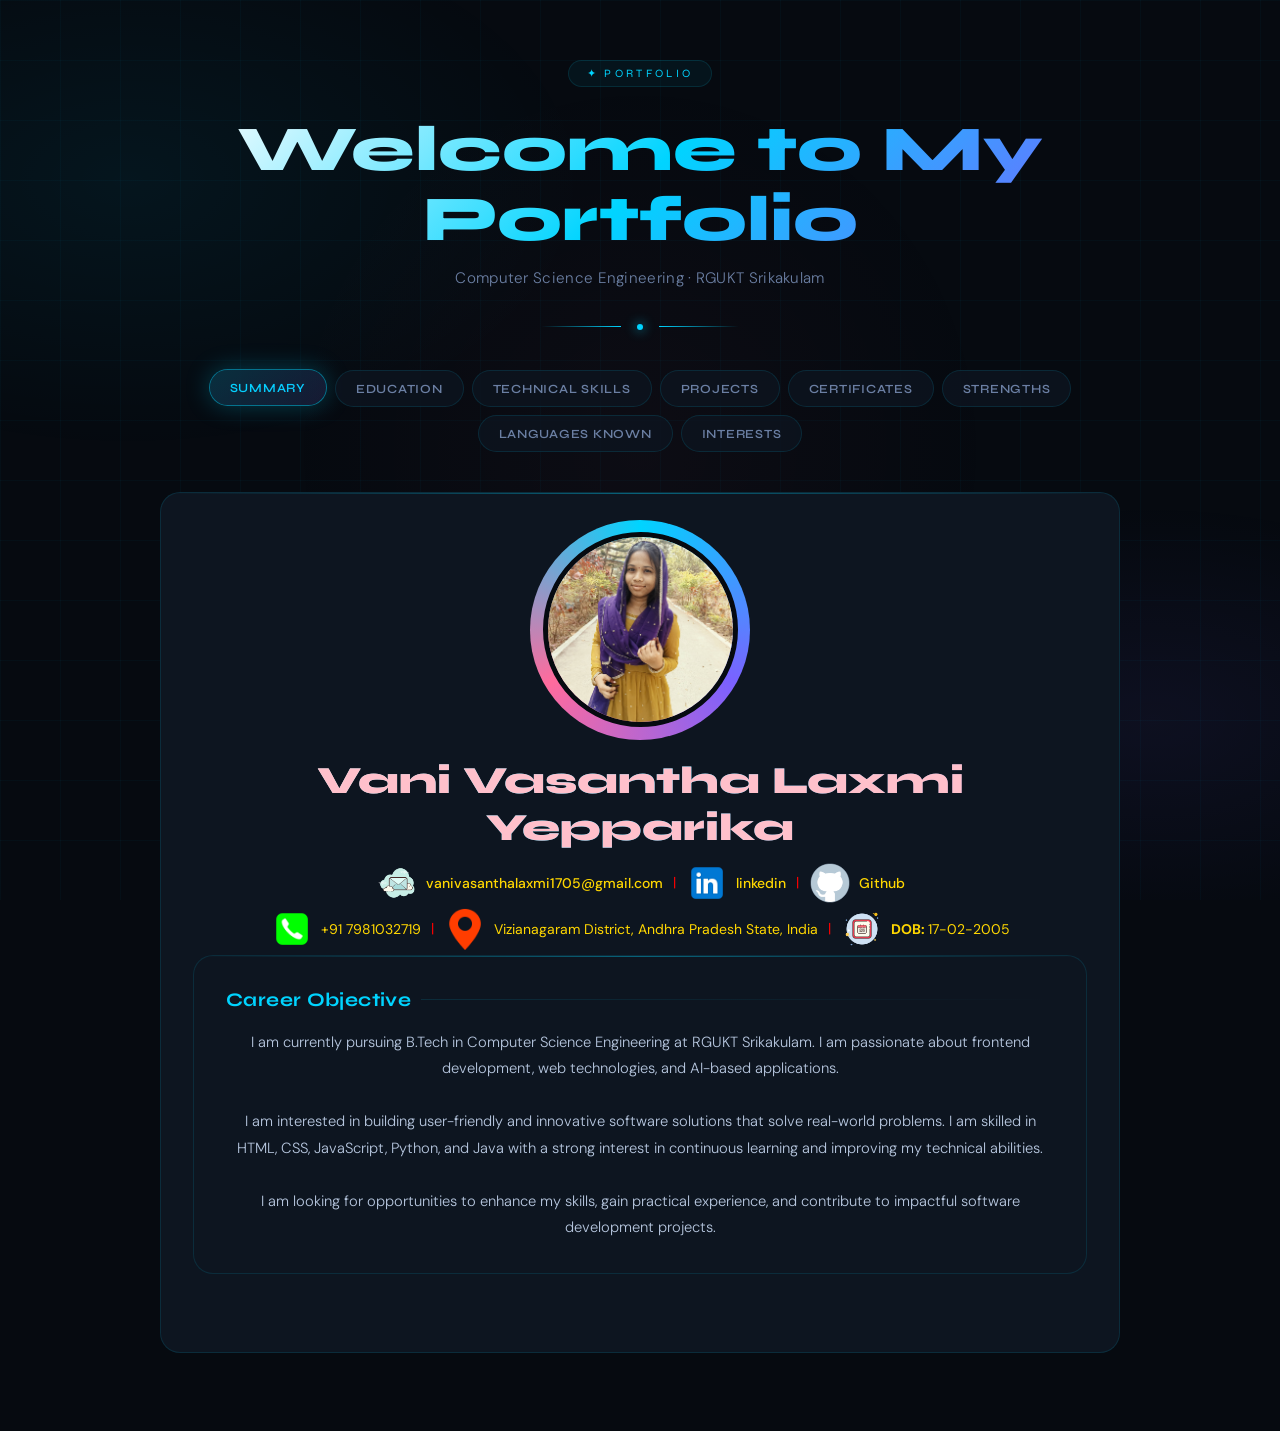
==== commit 52b4da01: "index.html" ====
--- a/index.html
+++ b/index.html
@@ -870,16 +870,35 @@
     <div class="card">
       <div class="profile-top">
         <div class="avatar-ring">
-          <img src="My images.png" alt="Vani Vasantha Laxmi" />
+          <img src="My_images.png" alt="Vani Vasantha Laxmi" />
         </div>
         <div class="profile-info">
           <h2>Vani Vasantha Laxmi Yepparika</h2>
+
           <div class="contact">
-
-        <img src="C-Email.png" class="icon">
+            
+            <img src="C-Email.png" class="icon">
+            <a href="mailto:vanivasanthalaxmi1705@gmail.com">
         vanivasanthalaxmi1705@gmail.com
+            </a>
+            <span class="contact-sep">|</span>
+
+        <img src="C-linkedin.png" class="icon">
+
+        <a href="https://linkedin.com/in/vani-vasantha-laxmi-yepparika-16023b286">
+            linkedin
+        </a>
 
         <span class="contact-sep">|</span>
+
+        <img src="C-github.png" class="icon">
+
+        <a href="https://github.com/vani-1705">
+            Github
+        </a>
+          </div>
+          
+          <div class="contact">
 
         <img src="C-phone.png" class="icon">
         +91 7981032719
@@ -894,23 +913,6 @@
         <img src="C-dob.png" class="icon">
         <b> DOB: </b> 17-02-2005
 
-    </div>
-
-    <div class="contact">
-
-        <img src="C-linkedin.png" class="icon">
-
-        <a href="https://linkedin.com/in/vani-vasantha-laxmi-yepparika-16023b286">
-            linkedin
-        </a>
-
-        <span class="contact-sep">|</span>
-
-        <img src="C-github.png" class="icon">
-
-        <a href="https://github.com/vani-1705">
-            Github
-        </a>
     </div>
 
     <div class="card">
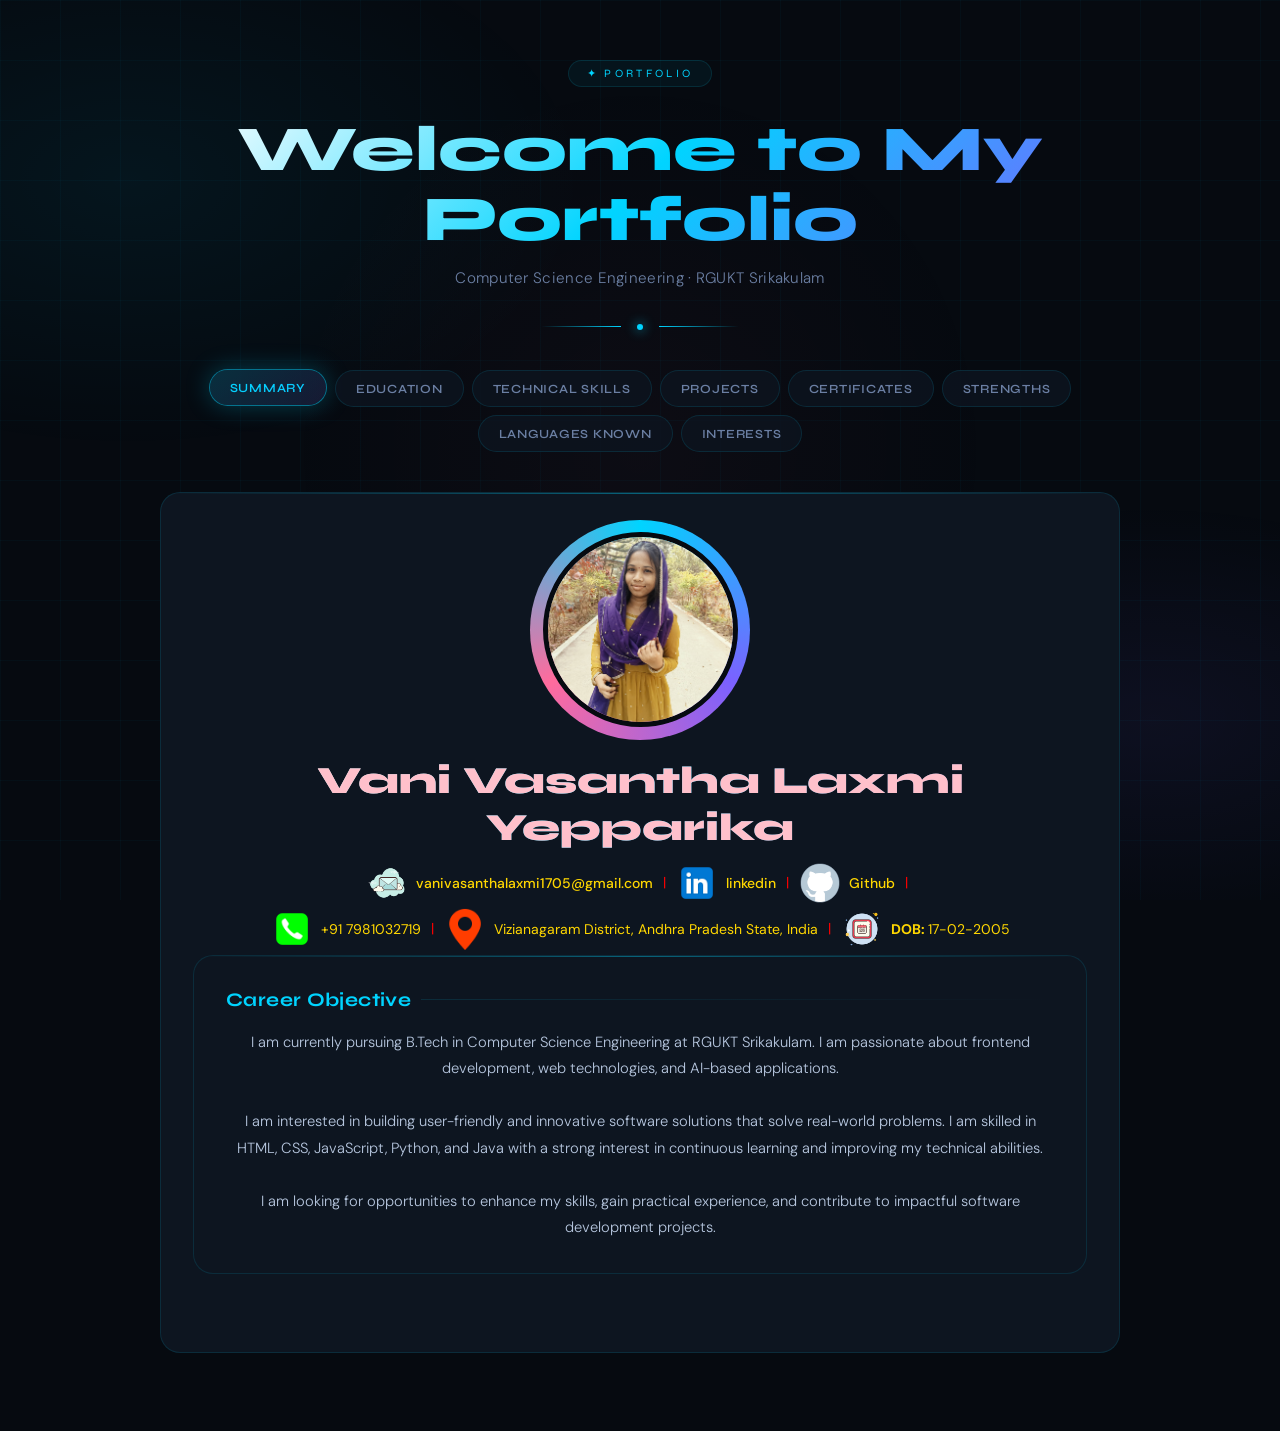
==== commit 46af5f9b: "index.html" ====
--- a/index.html
+++ b/index.html
@@ -896,6 +896,8 @@
         <a href="https://github.com/vani-1705">
             Github
         </a>
+            <span class="contact-sep">|</span>
+            
           </div>
           
           <div class="contact">
